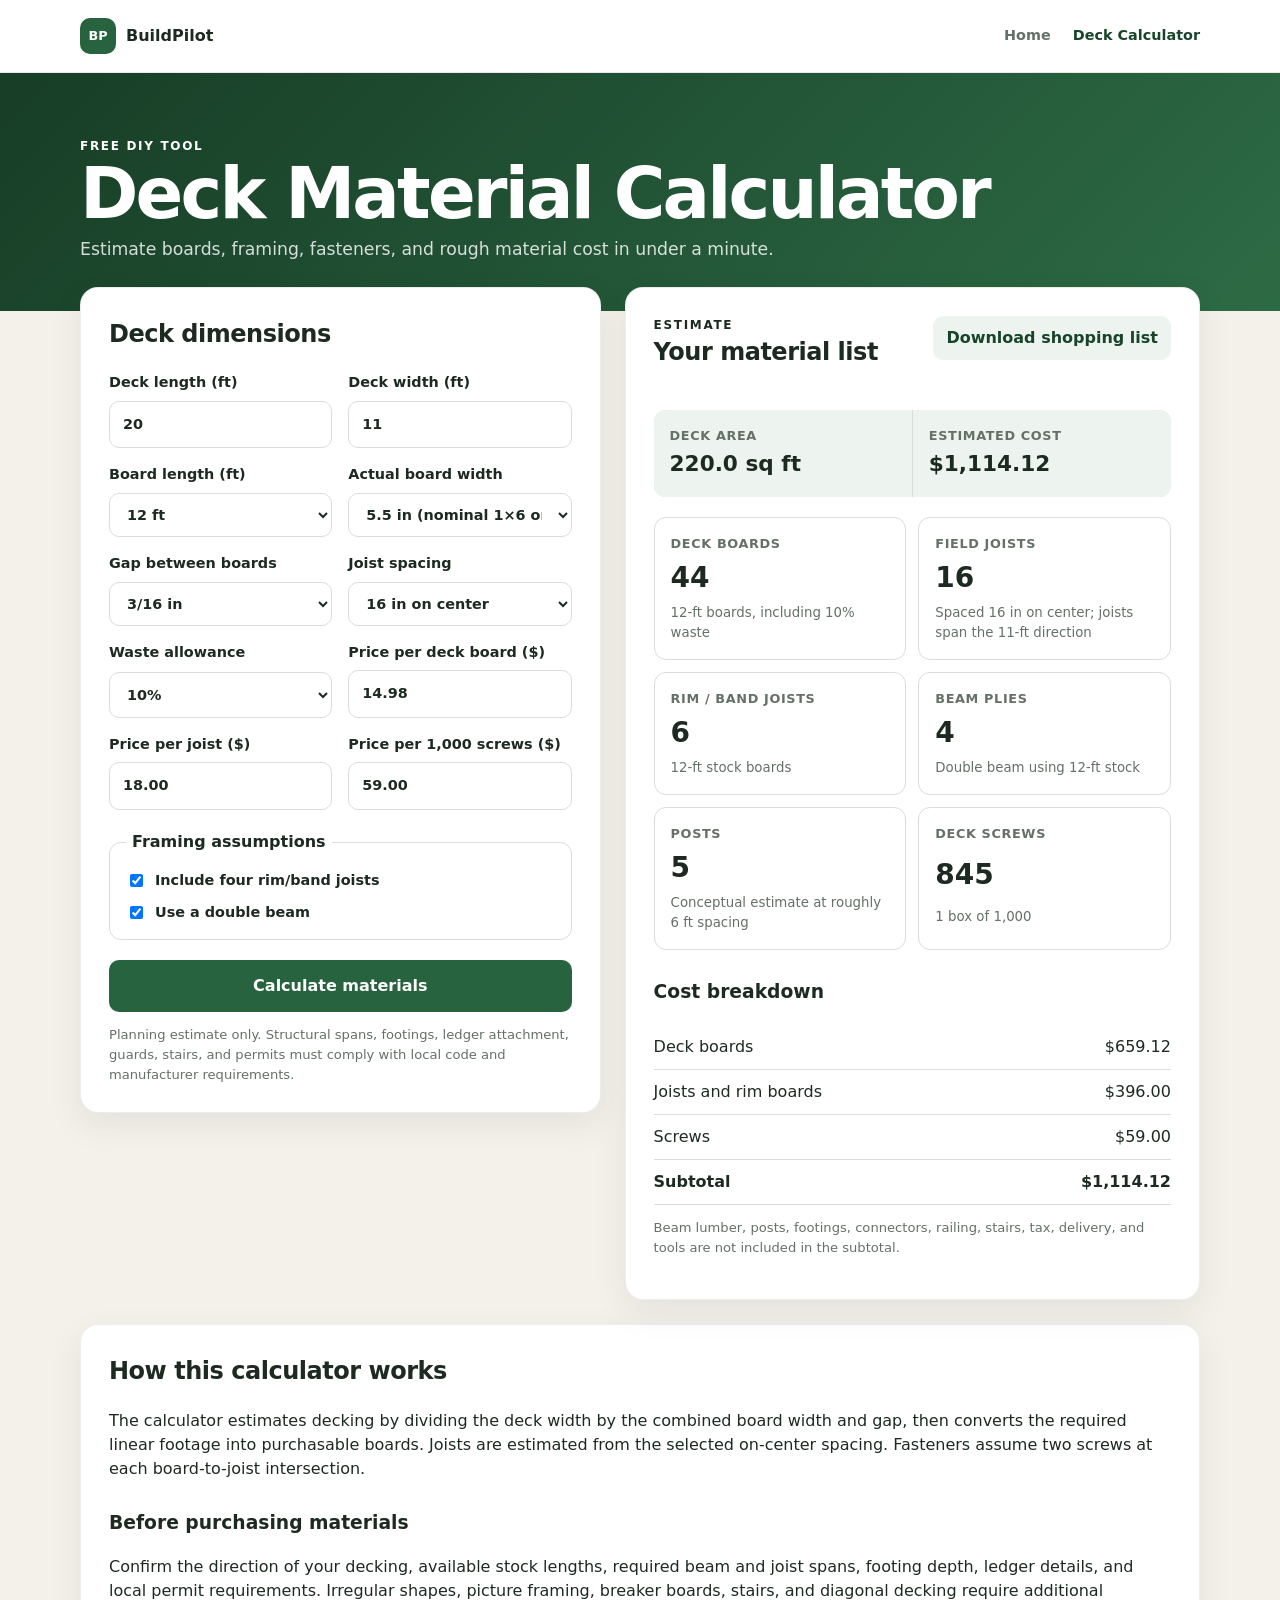
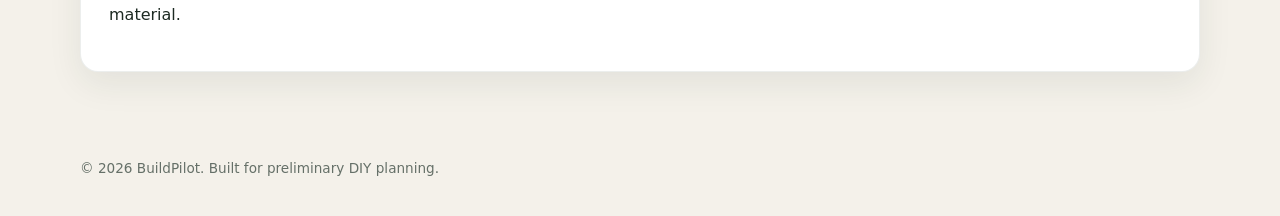
==== deck-calculator.html @ 295c5ef5 "Rebrand site as BuildPilot" ====
<!DOCTYPE html>
<html lang="en">
<head>
  <meta charset="UTF-8" />
  <meta name="viewport" content="width=device-width, initial-scale=1.0" />
  <meta name="description" content="Free deck material calculator for estimating deck boards, joists, beams, posts, screws, and project cost." />
  <title>Deck Material Calculator | BuildPilot</title>
  <link rel="stylesheet" href="styles.css" />
</head>
<body>
  <header class="topbar"><div class="container nav-wrap"><a class="brand" href="index.html"><span class="brand-mark">BP</span><span>BuildPilot</span></a><nav class="main-nav"><a href="index.html">Home</a><a class="active" href="deck-calculator.html">Deck Calculator</a></nav></div></header><header class="site-header">
    <div class="container">
      <p class="eyebrow">FREE DIY TOOL</p>
      <h1>Deck Material Calculator</h1>
      <p class="subtitle">Estimate boards, framing, fasteners, and rough material cost in under a minute.</p>
    </div>
  </header>

  <main class="container layout">
    <section class="card calculator-card" aria-labelledby="calculator-heading">
      <h2 id="calculator-heading">Deck dimensions</h2>

      <form id="deck-form">
        <div class="grid two-columns">
          <label>
            Deck length (ft)
            <input id="deckLength" type="number" min="1" step="0.1" value="20" required />
          </label>

          <label>
            Deck width (ft)
            <input id="deckWidth" type="number" min="1" step="0.1" value="11" required />
          </label>

          <label>
            Board length (ft)
            <select id="boardLength">
              <option value="8">8 ft</option>
              <option value="10">10 ft</option>
              <option value="12" selected>12 ft</option>
              <option value="16">16 ft</option>
              <option value="20">20 ft</option>
            </select>
          </label>

          <label>
            Actual board width
            <select id="boardWidth">
              <option value="5.5" selected>5.5 in (nominal 1×6 or 5/4×6)</option>
              <option value="3.5">3.5 in (nominal 1×4)</option>
            </select>
          </label>

          <label>
            Gap between boards
            <select id="boardGap">
              <option value="0.125">1/8 in</option>
              <option value="0.1875" selected>3/16 in</option>
              <option value="0.25">1/4 in</option>
            </select>
          </label>

          <label>
            Joist spacing
            <select id="joistSpacing">
              <option value="12">12 in on center</option>
              <option value="16" selected>16 in on center</option>
              <option value="24">24 in on center</option>
            </select>
          </label>

          <label>
            Waste allowance
            <select id="waste">
              <option value="0.05">5%</option>
              <option value="0.10" selected>10%</option>
              <option value="0.15">15%</option>
              <option value="0.20">20%</option>
            </select>
          </label>

          <label>
            Price per deck board ($)
            <input id="boardPrice" type="number" min="0" step="0.01" value="14.98" />
          </label>

          <label>
            Price per joist ($)
            <input id="joistPrice" type="number" min="0" step="0.01" value="18.00" />
          </label>

          <label>
            Price per 1,000 screws ($)
            <input id="screwPrice" type="number" min="0" step="0.01" value="59.00" />
          </label>
        </div>

        <fieldset>
          <legend>Framing assumptions</legend>
          <div class="checkbox-row">
            <label class="checkbox-label">
              <input id="includeRimJoists" type="checkbox" checked />
              Include four rim/band joists
            </label>
            <label class="checkbox-label">
              <input id="doubleBeam" type="checkbox" checked />
              Use a double beam
            </label>
          </div>
        </fieldset>

        <button type="submit" class="primary-button">Calculate materials</button>
      </form>

      <p class="disclaimer">
        Planning estimate only. Structural spans, footings, ledger attachment, guards, stairs, and permits must comply with local code and manufacturer requirements.
      </p>
    </section>

    <section class="card results-card" aria-live="polite">
      <div class="results-heading">
        <div>
          <p class="eyebrow">ESTIMATE</p>
          <h2>Your material list</h2>
        </div>
        <button id="downloadButton" class="secondary-button" type="button">Download shopping list</button>
      </div>

      <div class="summary-strip">
        <div>
          <span>Deck area</span>
          <strong id="deckArea">220 sq ft</strong>
        </div>
        <div>
          <span>Estimated cost</span>
          <strong id="estimatedCost">$0</strong>
        </div>
      </div>

      <div class="result-grid">
        <article class="result-item">
          <span>Deck boards</span>
          <strong id="deckBoards">—</strong>
          <small id="deckBoardsDetail"></small>
        </article>

        <article class="result-item">
          <span>Field joists</span>
          <strong id="joists">—</strong>
          <small id="joistsDetail"></small>
        </article>

        <article class="result-item">
          <span>Rim / band joists</span>
          <strong id="rimJoists">—</strong>
          <small id="rimJoistsDetail"></small>
        </article>

        <article class="result-item">
          <span>Beam plies</span>
          <strong id="beamBoards">—</strong>
          <small id="beamBoardsDetail"></small>
        </article>

        <article class="result-item">
          <span>Posts</span>
          <strong id="posts">—</strong>
          <small>Conceptual estimate at roughly 6 ft spacing</small>
        </article>

        <article class="result-item">
          <span>Deck screws</span>
          <strong id="screws">—</strong>
          <small id="screwsDetail"></small>
        </article>
      </div>

      <div class="cost-breakdown">
        <h3>Cost breakdown</h3>
        <table>
          <tbody>
            <tr>
              <td>Deck boards</td>
              <td id="boardCost">$0.00</td>
            </tr>
            <tr>
              <td>Joists and rim boards</td>
              <td id="joistCost">$0.00</td>
            </tr>
            <tr>
              <td>Screws</td>
              <td id="screwCost">$0.00</td>
            </tr>
            <tr class="total-row">
              <td>Subtotal</td>
              <td id="subtotal">$0.00</td>
            </tr>
          </tbody>
        </table>
        <p class="muted">Beam lumber, posts, footings, connectors, railing, stairs, tax, delivery, and tools are not included in the subtotal.</p>
      </div>
    </section>
  </main>

  <section class="container content-section">
    <div class="card">
      <h2>How this calculator works</h2>
      <p>
        The calculator estimates decking by dividing the deck width by the combined board width and gap, then converts the required linear footage into purchasable boards. Joists are estimated from the selected on-center spacing. Fasteners assume two screws at each board-to-joist intersection.
      </p>
      <h3>Before purchasing materials</h3>
      <p>
        Confirm the direction of your decking, available stock lengths, required beam and joist spans, footing depth, ledger details, and local permit requirements. Irregular shapes, picture framing, breaker boards, stairs, and diagonal decking require additional material.
      </p>
    </div>
  </section>

  <footer>
    <div class="container">
      <p>© <span id="year"></span> BuildPilot. Built for preliminary DIY planning.</p>
    </div>
  </footer>

  <script src="script.js"></script>
</body>
</html>
---- styles.css ----
:root {
  --background: #f4f1ea;
  --surface: #ffffff;
  --text: #1d2a22;
  --muted: #657068;
  --accent: #27633e;
  --accent-dark: #184529;
  --border: #d9ded9;
  --soft: #edf3ee;
  --shadow: 0 12px 34px rgba(25, 45, 32, 0.08);
  font-family: Inter, ui-sans-serif, system-ui, -apple-system, BlinkMacSystemFont, "Segoe UI", sans-serif;
}

* {
  box-sizing: border-box;
}

body {
  margin: 0;
  color: var(--text);
  background: var(--background);
  line-height: 1.5;
}

.container {
  width: min(1120px, calc(100% - 32px));
  margin: 0 auto;
}

.site-header {
  padding: 64px 0 48px;
  background: linear-gradient(135deg, #173d26, #2d6b45);
  color: white;
}

.site-header h1 {
  margin: 4px 0 8px;
  font-size: clamp(2.2rem, 6vw, 4.4rem);
  line-height: 1;
  letter-spacing: -0.04em;
}

.subtitle {
  max-width: 700px;
  margin: 0;
  color: rgba(255,255,255,.82);
  font-size: 1.08rem;
}

.eyebrow {
  margin: 0;
  font-size: .75rem;
  font-weight: 800;
  letter-spacing: .14em;
}

.layout {
  display: grid;
  grid-template-columns: minmax(0, 0.95fr) minmax(0, 1.05fr);
  gap: 24px;
  align-items: start;
  margin-top: -24px;
}

.card {
  background: var(--surface);
  border: 1px solid rgba(20, 40, 28, .08);
  border-radius: 18px;
  box-shadow: var(--shadow);
  padding: 28px;
}

h2 {
  margin-top: 0;
  letter-spacing: -0.02em;
}

h3 {
  margin-top: 28px;
}

.grid {
  display: grid;
  gap: 16px;
}

.two-columns {
  grid-template-columns: repeat(2, minmax(0, 1fr));
}

label {
  display: grid;
  gap: 7px;
  font-size: .9rem;
  font-weight: 700;
}

input, select {
  width: 100%;
  padding: 12px 13px;
  border: 1px solid var(--border);
  border-radius: 10px;
  background: white;
  color: var(--text);
  font: inherit;
}

input:focus, select:focus {
  outline: 3px solid rgba(39, 99, 62, .16);
  border-color: var(--accent);
}

fieldset {
  margin: 20px 0;
  border: 1px solid var(--border);
  border-radius: 12px;
  padding: 16px;
}

legend {
  padding: 0 6px;
  font-weight: 800;
}

.checkbox-row {
  display: grid;
  gap: 10px;
}

.checkbox-label {
  display: flex;
  align-items: center;
  gap: 9px;
  font-weight: 600;
}

.checkbox-label input {
  width: auto;
}

.primary-button, .secondary-button {
  appearance: none;
  border: 0;
  border-radius: 10px;
  cursor: pointer;
  font: inherit;
  font-weight: 800;
}

.primary-button {
  width: 100%;
  padding: 14px 18px;
  background: var(--accent);
  color: white;
}

.primary-button:hover {
  background: var(--accent-dark);
}

.secondary-button {
  padding: 10px 13px;
  background: var(--soft);
  color: var(--accent-dark);
}

.disclaimer, .muted {
  color: var(--muted);
  font-size: .82rem;
}

.disclaimer {
  margin-bottom: 0;
}

.results-heading {
  display: flex;
  justify-content: space-between;
  gap: 16px;
  align-items: start;
}

.summary-strip {
  display: grid;
  grid-template-columns: 1fr 1fr;
  gap: 1px;
  overflow: hidden;
  border-radius: 12px;
  background: var(--border);
  margin: 20px 0;
}

.summary-strip div {
  display: grid;
  gap: 3px;
  padding: 16px;
  background: var(--soft);
}

.summary-strip span, .result-item span {
  color: var(--muted);
  font-size: .8rem;
  font-weight: 700;
  text-transform: uppercase;
  letter-spacing: .05em;
}

.summary-strip strong {
  font-size: 1.35rem;
}

.result-grid {
  display: grid;
  grid-template-columns: repeat(2, minmax(0, 1fr));
  gap: 12px;
}

.result-item {
  display: grid;
  gap: 4px;
  min-height: 118px;
  padding: 16px;
  border: 1px solid var(--border);
  border-radius: 12px;
}

.result-item strong {
  font-size: 1.75rem;
}

.result-item small {
  color: var(--muted);
}

.cost-breakdown table {
  width: 100%;
  border-collapse: collapse;
}

.cost-breakdown td {
  padding: 10px 0;
  border-bottom: 1px solid var(--border);
}

.cost-breakdown td:last-child {
  text-align: right;
  font-variant-numeric: tabular-nums;
}

.total-row {
  font-weight: 900;
}

.content-section {
  margin-top: 24px;
  margin-bottom: 48px;
}

footer {
  padding: 24px 0;
  color: var(--muted);
  font-size: .85rem;
}

@media (max-width: 820px) {
  .layout {
    grid-template-columns: 1fr;
  }
}

@media (max-width: 560px) {
  .two-columns,
  .result-grid {
    grid-template-columns: 1fr;
  }

  .results-heading {
    display: grid;
  }

  .secondary-button {
    width: 100%;
  }

  .card {
    padding: 20px;
  }
}

/* BuildPilot homepage */
.topbar{position:sticky;top:0;z-index:20;background:rgba(255,255,255,.96);border-bottom:1px solid rgba(29,42,34,.1);backdrop-filter:blur(12px)}.nav-wrap{min-height:72px;display:flex;align-items:center;justify-content:space-between;gap:24px}.brand{display:inline-flex;align-items:center;gap:10px;text-decoration:none;color:var(--text);font-weight:900}.brand-mark{width:36px;height:36px;display:inline-grid;place-items:center;border-radius:10px;background:var(--accent);color:#fff;font-size:.8rem}.main-nav{display:flex;gap:22px}.main-nav a{color:var(--muted);text-decoration:none;font-size:.9rem;font-weight:800}.main-nav a:hover,.main-nav a.active{color:var(--accent-dark)}.hero{padding:88px 0 80px;color:#fff;background:radial-gradient(circle at 82% 15%,rgba(215,169,72,.24),transparent 25%),linear-gradient(135deg,#173d26,#2d6b45)}.hero-grid{display:grid;grid-template-columns:1.15fr .85fr;gap:56px;align-items:center}.hero h1{margin:8px 0 18px;font-size:clamp(2.8rem,7vw,5.5rem);line-height:.96;letter-spacing:-.055em}.hero-copy{max-width:650px;margin:0;color:rgba(255,255,255,.82);font-size:1.14rem}.button-row{display:flex;flex-wrap:wrap;gap:12px;margin-top:28px}.link-button{width:auto;display:inline-flex;justify-content:center;align-items:center;text-decoration:none}.hero .primary-button{background:#fff;color:var(--accent-dark)}.hero .secondary-button{color:#fff;background:rgba(255,255,255,.12);border:1px solid rgba(255,255,255,.25)}.hero-panel{padding:22px;border:1px solid rgba(255,255,255,.18);border-radius:20px;background:rgba(255,255,255,.1);box-shadow:0 24px 60px rgba(0,0,0,.15)}.mini-grid{display:grid;grid-template-columns:1fr 1fr;gap:12px;margin:12px 0}.mini-card{display:grid;gap:5px;padding:18px;border-radius:14px;background:#fff;color:var(--text)}.mini-card span{color:var(--muted);font-size:.76rem;font-weight:800;letter-spacing:.06em;text-transform:uppercase}.mini-card strong{font-size:1.22rem}.progress-label{display:flex;justify-content:space-between}.progress-track{height:9px;margin-top:12px;overflow:hidden;border-radius:999px;background:#dfe7e1}.progress-track span{display:block;width:65%;height:100%;background:var(--accent)}.section{padding:76px 0}.section-heading{max-width:720px;margin-bottom:30px}.section-heading h2,.trust-grid h2{margin:7px 0 10px;font-size:clamp(2rem,4vw,3.2rem);line-height:1.05;letter-spacing:-.04em}.section-heading p:last-child,.trust-list span{color:var(--muted)}.tool-grid{display:grid;grid-template-columns:repeat(3,minmax(0,1fr));gap:18px}.tool-card{min-height:260px;padding:24px;border:1px solid var(--border);border-radius:18px;background:var(--surface);box-shadow:0 10px 30px rgba(25,45,32,.05)}.tool-card h3{margin:10px 0 9px;font-size:1.35rem}.tool-card p{color:var(--muted)}.tool-card a{color:var(--accent-dark);font-weight:900;text-decoration:none}.featured-tool{border-color:rgba(39,99,62,.35)}.tool-icon{width:46px;height:46px;display:grid;place-items:center;border-radius:12px;background:var(--soft);color:var(--accent-dark);font-size:1.35rem}.status{margin:18px 0 0;color:var(--accent)!important;font-size:.7rem;font-weight:900;letter-spacing:.11em}.status.coming{color:#8a6a2e!important}.soft-section{background:#eaf0eb}.trust-grid{display:grid;grid-template-columns:.85fr 1.15fr;gap:52px}.trust-list{display:grid;gap:14px}.trust-list div{display:grid;gap:3px;padding:18px;border-radius:14px;background:rgba(255,255,255,.72)}.site-footer{padding:42px 0 22px;color:rgba(255,255,255,.78);background:#18251d}.footer-grid{display:flex;justify-content:space-between;gap:28px}.footer-brand{color:#fff}.footer-links{display:flex;gap:18px}.footer-links a{color:inherit;text-decoration:none}.copyright{margin-top:28px;padding-top:20px;border-top:1px solid rgba(255,255,255,.12);font-size:.82rem}@media(max-width:860px){.hero-grid,.tool-grid,.trust-grid{grid-template-columns:1fr}}@media(max-width:620px){.nav-wrap{align-items:flex-start;padding:16px 0}.main-nav{display:grid;gap:7px;justify-items:end}.hero{padding-top:60px}.footer-grid{display:grid}}
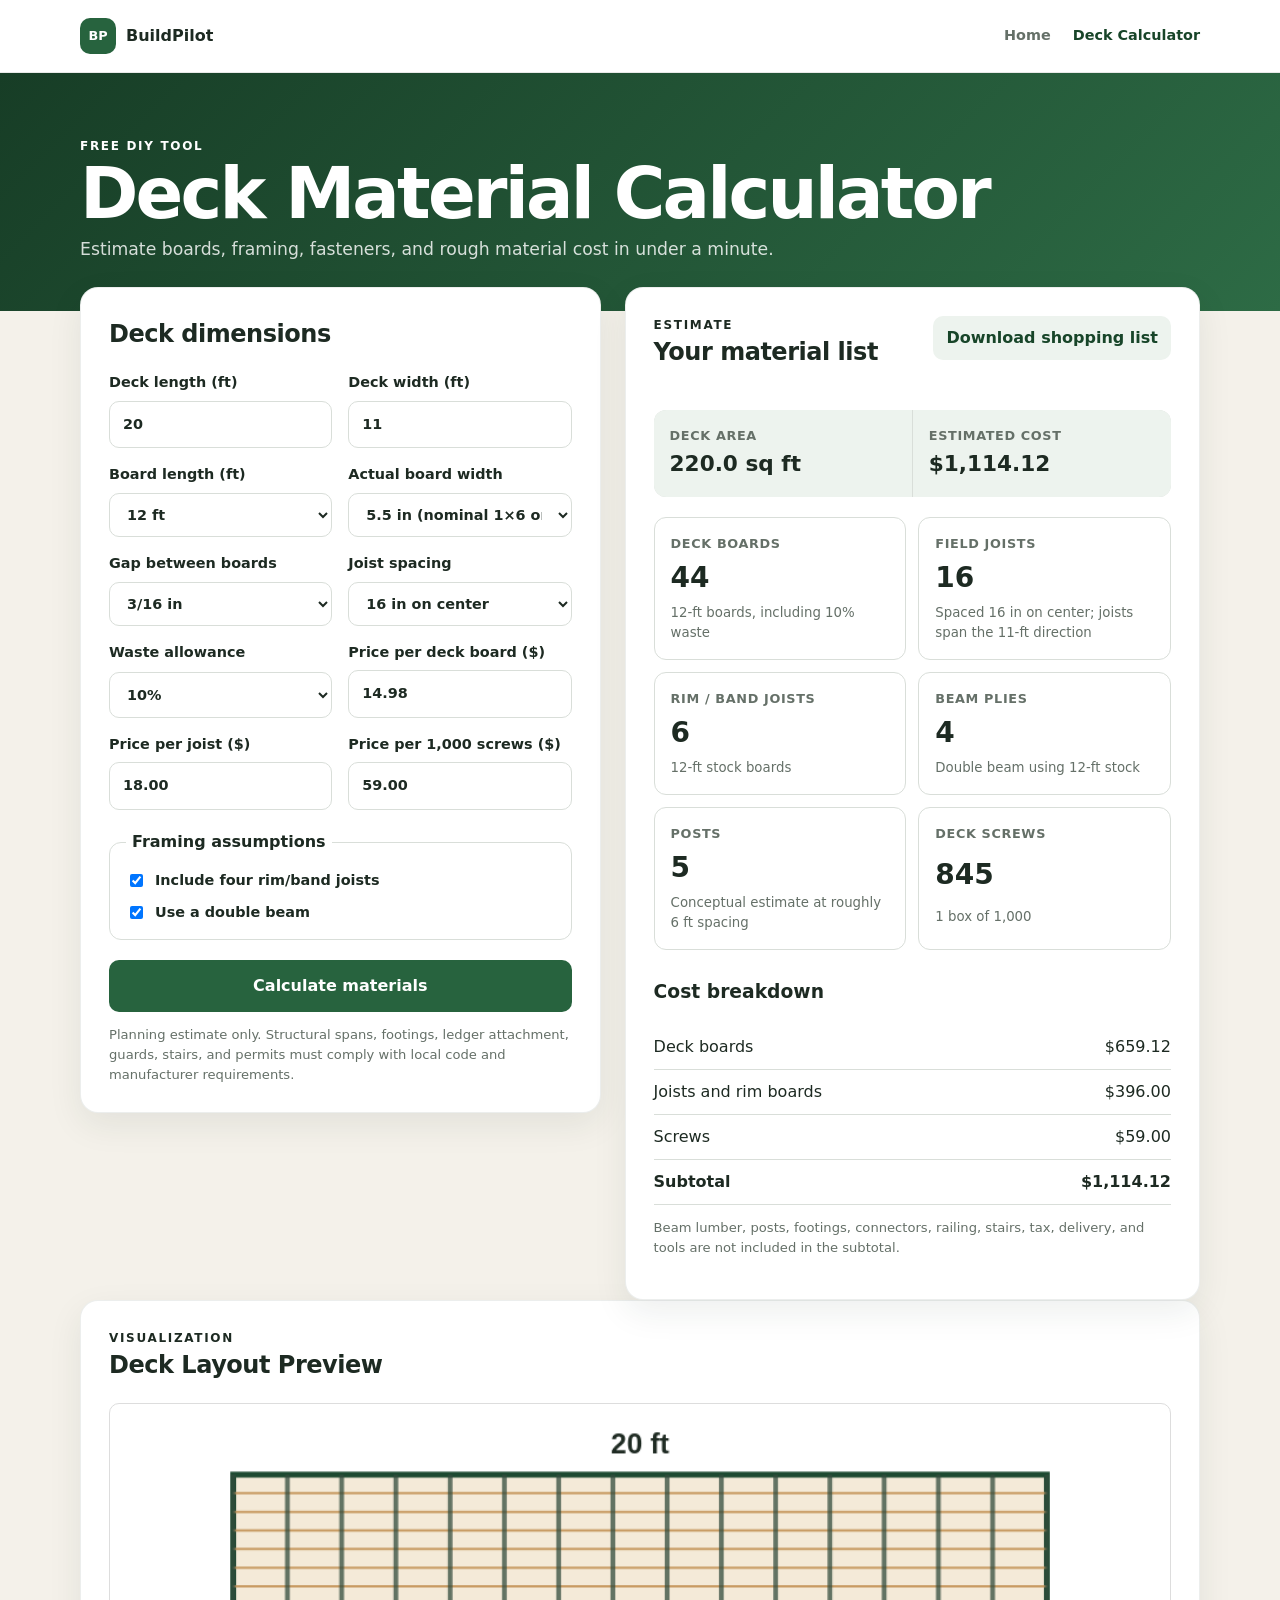
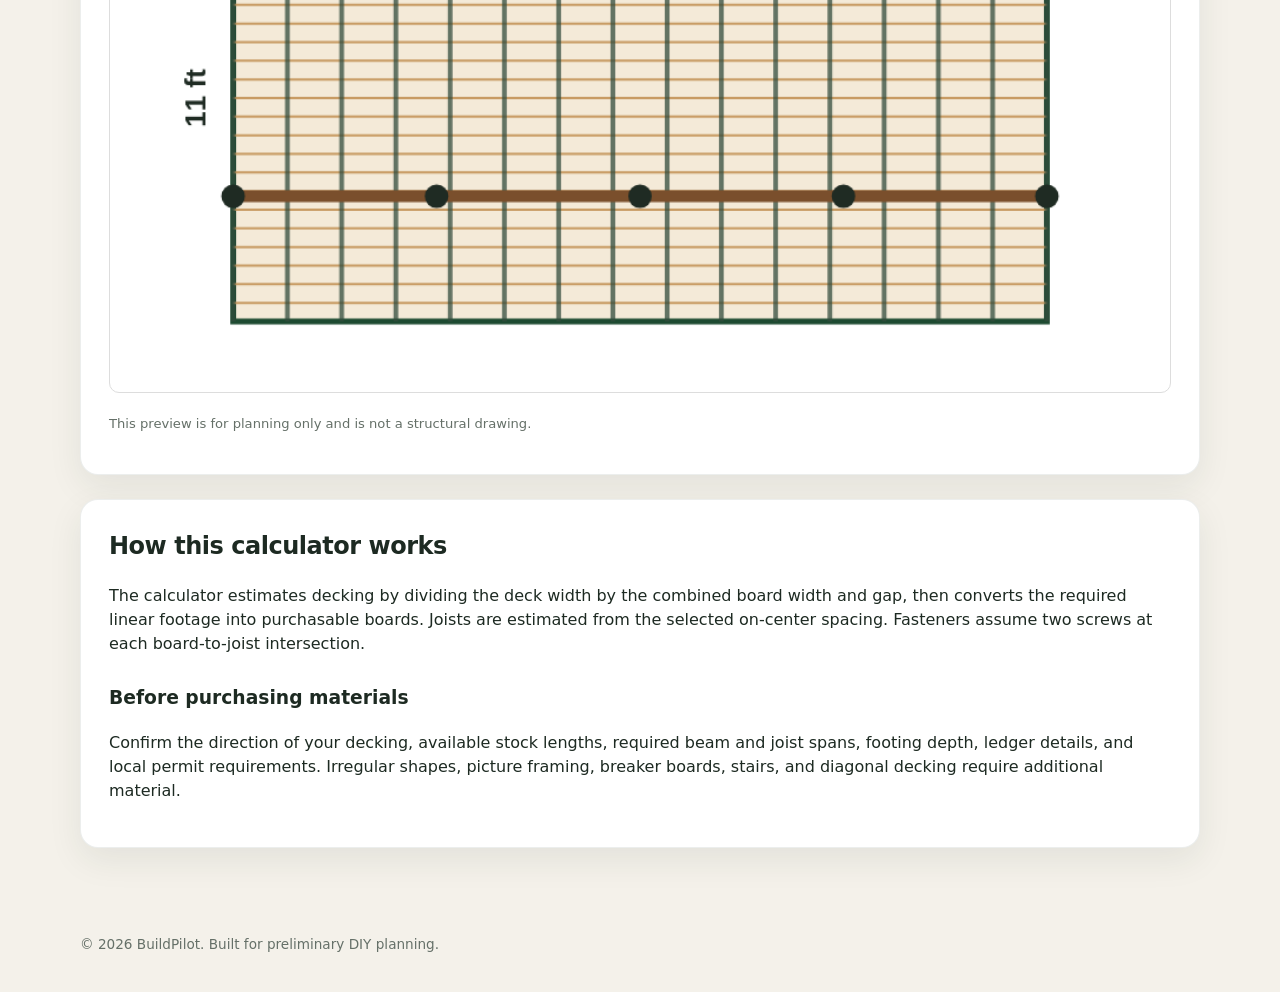
==== commit f75c7beb: "Add interactive deck layout preview" ====
--- a/deck-calculator.html
+++ b/deck-calculator.html
@@ -1,6 +1,15 @@
 <!DOCTYPE html>
 <html lang="en">
 <head>
+  <!-- Google tag (gtag.js) -->
+<script async src="https://www.googletagmanager.com/gtag/js?id=G-7TGCF36H62"></script>
+<script>
+  window.dataLayer = window.dataLayer || [];
+  function gtag(){dataLayer.push(arguments);}
+  gtag('js', new Date());
+
+  gtag('config', 'G-7TGCF36H62');
+</script>
   <meta charset="UTF-8" />
   <meta name="viewport" content="width=device-width, initial-scale=1.0" />
   <meta name="description" content="Free deck material calculator for estimating deck boards, joists, beams, posts, screws, and project cost." />
@@ -201,7 +210,23 @@
       </div>
     </section>
   </main>
-
+  <section class="container">
+    <div class="card">
+        <p class="eyebrow">VISUALIZATION</p>
+        <h2>Deck Layout Preview</h2>
+
+        <canvas
+            id="deckCanvas"
+            width="900"
+            height="500"
+            style="width:100%; border:1px solid #ddd; border-radius:10px;">
+        </canvas>
+
+        <p class="muted">
+            This preview is for planning only and is not a structural drawing.
+        </p>
+    </div>
+</section>
   <section class="container content-section">
     <div class="card">
       <h2>How this calculator works</h2>
